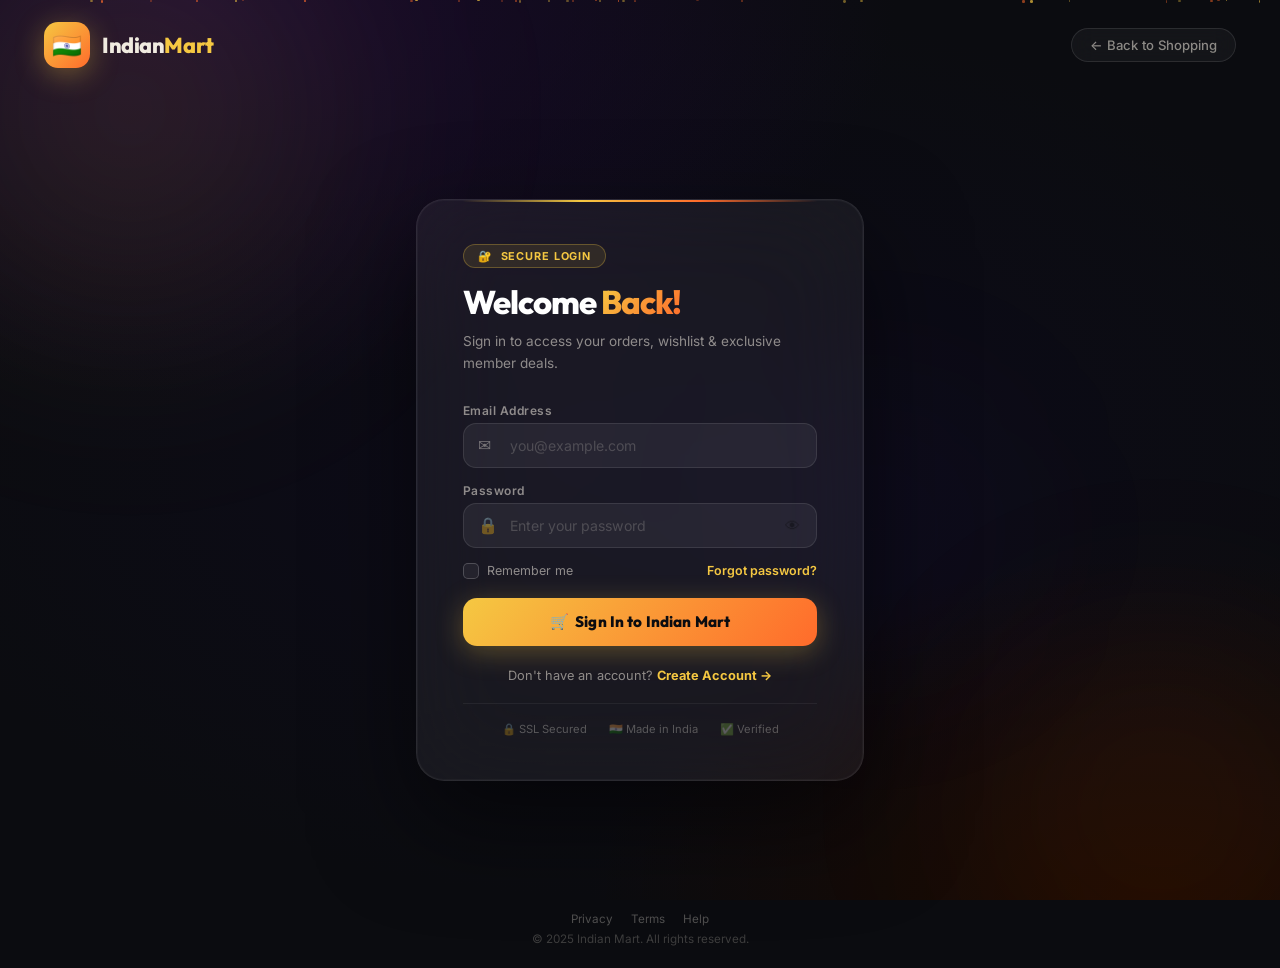
==== login.html @ 1805ba24 "Indian Mart Initial Release" ====
<!DOCTYPE html>
<html lang="en">
<head>
  <meta charset="UTF-8">
  <meta name="viewport" content="width=device-width, initial-scale=1.0">
  <title>Sign In — Indian Mart</title>
  <meta name="description" content="Sign in to Indian Mart — India's premier online shopping destination.">
  <link rel="preconnect" href="https://fonts.googleapis.com">
  <link rel="preconnect" href="https://fonts.gstatic.com" crossorigin>
  <link href="https://fonts.googleapis.com/css2?family=Outfit:wght@300;400;500;600;700;800;900&family=Inter:wght@300;400;500;600&display=swap" rel="stylesheet">
  <style>
    /* ════════════════════════════════════════════════
       RESET & ROOT
    ════════════════════════════════════════════════ */
    *, *::before, *::after { box-sizing: border-box; margin: 0; padding: 0; }
    :root {
      --gold:    #F5C842;
      --gold-2:  #E8A020;
      --orange:  #FF6B2B;
      --cream:   #FDF8EF;
      --dark:    #0B0C10;
      --dark-2:  #13141A;
      --glass:   rgba(255,255,255,0.055);
      --glass-b: rgba(255,255,255,0.1);
      --text:    #F0EBE0;
      --text-2:  rgba(240,235,224,0.55);
      --red:     #FF4D6D;
      --green:   #06D6A0;
      --radius:  18px;
      --ease:    cubic-bezier(0.16,1,0.3,1);
    }
    html { font-size: 16px; -webkit-font-smoothing: antialiased; }
    body {
      font-family: 'Inter', system-ui, sans-serif;
      background: var(--dark);
      color: var(--text);
      min-height: 100dvh;
      overflow-x: hidden;
    }

    /* ════════════════════════════════════════════════
       ANIMATED BACKGROUND
    ════════════════════════════════════════════════ */
    .bg {
      position: fixed; inset: 0; z-index: 0; overflow: hidden;
      background: radial-gradient(ellipse 100% 80% at 15% 0%,   #1a0a2e 0%, transparent 55%),
                  radial-gradient(ellipse 80%  70% at 90% 100%, #1c0a00 0%, transparent 55%),
                  radial-gradient(ellipse 60%  50% at 50% 50%,  #0d0b1a 0%, transparent 100%),
                  #0B0C10;
    }
    .blob {
      position: absolute; border-radius: 50%;
      filter: blur(100px); pointer-events: none;
      animation: blobDrift ease-in-out infinite alternate;
    }
    .blob-1 { width:620px;height:620px;top:-200px;left:-180px;background:radial-gradient(circle,rgba(245,200,66,.14),transparent 68%);animation-duration:12s; }
    .blob-2 { width:480px;height:480px;bottom:-150px;right:-120px;background:radial-gradient(circle,rgba(255,107,43,.1),transparent 68%);animation-duration:15s;animation-delay:-5s; }
    .blob-3 { width:340px;height:340px;top:40%;left:55%;background:radial-gradient(circle,rgba(100,60,255,.08),transparent 68%);animation-duration:18s;animation-delay:-9s; }
    @keyframes blobDrift {
      from { transform: translate(0,0) scale(1); }
      to   { transform: translate(30px,20px) scale(1.06); }
    }

    /* Floating sparkles */
    .sparkle {
      position: absolute; width:3px;height:3px;border-radius:50%;
      background: var(--gold); pointer-events:none;
      animation: sparkleFly linear infinite;
    }
    @keyframes sparkleFly {
      0%   { transform:translateY(110vh) rotate(0deg); opacity:0; }
      8%   { opacity:1; }
      92%  { opacity:.6; }
      100% { transform:translateY(-5vh) rotate(360deg) translateX(var(--dx,0px)); opacity:0; }
    }

    /* ════════════════════════════════════════════════
       HEADER
    ════════════════════════════════════════════════ */
    .page-header {
      position: relative; z-index: 20;
      display: flex; align-items: center; justify-content: space-between;
      padding: 22px 44px;
    }
    .logo {
      display: flex; align-items: center; gap: 12px;
      text-decoration: none; color: var(--text);
    }
    .logo-mark {
      width: 46px; height: 46px;
      background: linear-gradient(135deg, var(--gold), var(--orange));
      border-radius: 14px;
      display: flex; align-items: center; justify-content: center;
      font-size: 24px;
      box-shadow: 0 6px 28px rgba(245,200,66,.35);
    }
    .logo-text {
      font-family: 'Outfit', sans-serif;
      font-weight: 800; font-size: 1.35rem; letter-spacing: -.02em;
    }
    .logo-text em { color: var(--gold); font-style: normal; }
    .header-back {
      display: flex; align-items: center; gap: 6px;
      text-decoration: none; color: var(--text-2);
      font-size: .82rem; font-weight: 500;
      padding: 8px 18px; border-radius: 999px;
      border: 1px solid rgba(255,255,255,.1);
      background: rgba(255,255,255,.04);
      backdrop-filter: blur(12px);
      transition: all .25s var(--ease);
    }
    .header-back:hover { color: var(--text); border-color: rgba(245,200,66,.35); background: rgba(245,200,66,.07); }

    /* ════════════════════════════════════════════════
       MAIN LAYOUT
    ════════════════════════════════════════════════ */
    .auth-wrap {
      position: relative; z-index: 10;
      display: flex; align-items: center; justify-content: center;
      min-height: calc(100dvh - 100px);
      padding: 20px;
    }

    /* ════════════════════════════════════════════════
       CARD
    ════════════════════════════════════════════════ */
    .card {
      width: 100%; max-width: 448px;
      background: var(--glass);
      border: 1px solid rgba(255,255,255,.08);
      border-radius: 28px;
      padding: 44px 46px;
      backdrop-filter: blur(48px);
      -webkit-backdrop-filter: blur(48px);
      box-shadow: 0 40px 100px rgba(0,0,0,.55), 0 0 0 1px rgba(255,255,255,.03) inset;
      position: relative; overflow: hidden;
      animation: cardIn .65s var(--ease) both;
    }
    @keyframes cardIn {
      from { opacity:0; transform:translateY(36px) scale(.96); }
      to   { opacity:1; transform:translateY(0) scale(1); }
    }
    /* top shimmer line */
    .card::before {
      content:'';
      position:absolute; top:0; left:10%; right:10%; height:1.5px;
      background: linear-gradient(90deg,transparent,var(--gold),var(--orange),transparent);
      border-radius:0 0 4px 4px;
    }

    /* ── Badge ── */
    .badge {
      display:inline-flex; align-items:center; gap:5px;
      background:rgba(245,200,66,.1); border:1px solid rgba(245,200,66,.28);
      color:var(--gold); font-size:.68rem; font-weight:700;
      letter-spacing:.08em; text-transform:uppercase;
      padding:4px 14px; border-radius:999px; margin-bottom:16px;
    }
    /* ── Title ── */
    .card-title {
      font-family:'Outfit',sans-serif; font-size:2.05rem; font-weight:800;
      line-height:1.15; margin-bottom:8px; color:#fff; letter-spacing:-.03em;
    }
    .card-title span {
      background:linear-gradient(130deg,var(--gold),var(--orange));
      -webkit-background-clip:text; -webkit-text-fill-color:transparent; background-clip:text;
    }
    .card-sub { font-size:.85rem; color:var(--text-2); margin-bottom:28px; line-height:1.65; }

    /* ── Alerts ── */
    .alert {
      display:flex; align-items:flex-start; gap:10px;
      padding:11px 16px; border-radius:12px;
      font-size:.8rem; line-height:1.55;
      margin-bottom:16px;
      animation:alertIn .3s var(--ease);
    }
    @keyframes alertIn { from{opacity:0;transform:translateY(-6px)} to{opacity:1;transform:translateY(0)} }
    .alert-err { background:rgba(255,77,109,.1); border:1px solid rgba(255,77,109,.3); color:#ff8fa5; }
    .alert-ok  { background:rgba(6,214,160,.09);  border:1px solid rgba(6,214,160,.25); color:#34d39c; }

    /* ── Form ── */
    .form { display:flex; flex-direction:column; gap:15px; }
    .fgroup { display:flex; flex-direction:column; gap:5px; }
    .flabel { font-size:.75rem; font-weight:600; color:rgba(240,235,224,.55); letter-spacing:.04em; }
    .fwrap { position:relative; display:flex; align-items:center; }
    .ficon { position:absolute; left:15px; font-size:16px; opacity:.4; pointer-events:none; transition:opacity .2s; }
    .fwrap:focus-within .ficon { opacity:.9; }
    .finput {
      width:100%; padding:13px 46px;
      background:rgba(255,255,255,.06); border:1.5px solid rgba(255,255,255,.1);
      border-radius:13px; color:var(--text); font-size:.88rem; font-family:'Inter',sans-serif;
      outline:none; transition:all .25s var(--ease);
    }
    .finput::placeholder { color:rgba(240,235,224,.2); }
    .finput:hover { border-color:rgba(255,255,255,.18); background:rgba(255,255,255,.09); }
    .finput:focus { border-color:rgba(245,200,66,.6); background:rgba(245,200,66,.06); box-shadow:0 0 0 3px rgba(245,200,66,.1); }
    .eye { position:absolute; right:12px; background:none; border:none; cursor:pointer; font-size:15px; opacity:.35; padding:5px; transition:opacity .2s; }
    .eye:hover { opacity:.75; }

    /* Options row */
    .opts-row { display:flex; align-items:center; justify-content:space-between; }
    .cklabel {
      display:flex; align-items:center; gap:8px;
      font-size:.78rem; color:var(--text-2); cursor:pointer;
    }
    .cklabel input[type=checkbox] {
      appearance:none; width:16px; height:16px; border-radius:5px;
      border:1.5px solid rgba(255,255,255,.2); background:rgba(255,255,255,.05);
      cursor:pointer; transition:all .2s; position:relative; flex-shrink:0;
    }
    .cklabel input[type=checkbox]:checked { background:var(--gold); border-color:var(--gold); }
    .cklabel input[type=checkbox]:checked::after {
      content:'✓'; position:absolute; top:50%; left:50%;
      transform:translate(-50%,-50%); color:#000; font-size:10px; font-weight:800;
    }
    .forgot { font-size:.78rem; color:var(--gold); text-decoration:none; font-weight:600; transition:color .2s; }
    .forgot:hover { color:var(--orange); }

    /* Submit */
    .submit {
      width:100%; padding:14.5px; border-radius:14px; border:none;
      background:linear-gradient(130deg,var(--gold) 0%,var(--orange) 100%);
      color:#0B0C10; font-family:'Outfit',sans-serif; font-size:.95rem; font-weight:800;
      cursor:pointer; transition:all .3s var(--ease);
      box-shadow:0 6px 28px rgba(245,200,66,.3); margin-top:4px; position:relative; overflow:hidden;
      letter-spacing:.01em;
    }
    .submit::after {
      content:''; position:absolute; inset:0;
      background:linear-gradient(180deg,rgba(255,255,255,.18),transparent);
      opacity:0; transition:opacity .25s;
    }
    .submit:hover:not(:disabled) { transform:translateY(-3px); box-shadow:0 10px 40px rgba(245,200,66,.45); }
    .submit:hover::after { opacity:1; }
    .submit:active:not(:disabled) { transform:translateY(-1px); }
    .submit:disabled { opacity:.55; cursor:not-allowed; transform:none; }

    /* Alt link + trust */
    .alt { text-align:center; font-size:.8rem; color:var(--text-2); margin-top:22px; }
    .alt a { color:var(--gold); text-decoration:none; font-weight:700; transition:color .2s; }
    .alt a:hover { color:var(--orange); }
    .trust-row { display:flex; align-items:center; justify-content:center; gap:22px; margin-top:20px; padding-top:18px; border-top:1px solid rgba(255,255,255,.06); }
    .trust-it { display:flex; align-items:center; gap:5px; font-size:.7rem; color:rgba(240,235,224,.3); }

    /* ── Footer ── */
    .page-footer { position:relative;z-index:10; text-align:center; padding:22px; font-size:.73rem; color:rgba(240,235,224,.22); }
    .page-footer a { color:rgba(240,235,224,.3); margin:0 9px; text-decoration:none; }
    .page-footer a:hover { color:var(--gold); }

    /* Toast */
    #toasts { position:fixed; bottom:26px; right:26px; z-index:9999; display:flex; flex-direction:column; gap:10px; }
    .toast {
      padding:12px 20px; background:rgba(11,12,16,.97);
      border-left:3px solid var(--gold); border-radius:12px;
      color:var(--text); font-size:.83rem; font-weight:500; max-width:310px;
      box-shadow:0 8px 32px rgba(0,0,0,.55);
      animation:toastIn .35s var(--ease);
    }
    @keyframes toastIn { from{opacity:0;transform:translateX(28px)} to{opacity:1;transform:translateX(0)} }

    /* Responsive */
    @media (max-width:520px) {
      .page-header { padding:18px 22px; }
      .card { padding:30px 24px; border-radius:22px; }
      .card-title { font-size:1.65rem; }
    }
  </style>
</head>
<body>

<!-- BACKGROUND -->
<div class="bg">
  <div class="blob blob-1"></div>
  <div class="blob blob-2"></div>
  <div class="blob blob-3"></div>
  <div id="sparkle-wrap"></div>
</div>

<!-- HEADER -->
<header class="page-header">
  <a href="index.html" class="logo">
    <div class="logo-mark">🇮🇳</div>
    <span class="logo-text">Indian<em>Mart</em></span>
  </a>
  <a href="index.html" class="header-back">← Back to Shopping</a>
</header>

<!-- MAIN -->
<main class="auth-wrap">
  <div class="card">

    <div class="badge">🔐 &nbsp;Secure Login</div>
    <h1 class="card-title">Welcome <span>Back!</span></h1>
    <p class="card-sub">Sign in to access your orders, wishlist &amp; exclusive member deals.</p>

    <div id="alert-box" style="display:none"></div>

    <!-- Email Form -->
    <form class="form" id="login-form" novalidate autocomplete="on">

      <div class="fgroup">
        <label class="flabel" for="email">Email Address</label>
        <div class="fwrap">
          <span class="ficon">✉️</span>
          <input type="email" id="email" name="email" class="finput"
                 placeholder="you@example.com" autocomplete="email" required>
        </div>
      </div>

      <div class="fgroup">
        <label class="flabel" for="password">Password</label>
        <div class="fwrap">
          <span class="ficon">🔒</span>
          <input type="password" id="password" name="password" class="finput"
                 placeholder="Enter your password" autocomplete="current-password" required>
          <button type="button" class="eye" id="eye-pw" onclick="toggleEye('password','eye-pw')">👁</button>
        </div>
      </div>

      <div class="opts-row">
        <label class="cklabel">
          <input type="checkbox" id="remember"> Remember me
        </label>
        <a href="#" class="forgot">Forgot password?</a>
      </div>

      <button type="submit" class="submit" id="login-btn">🛒 &nbsp;Sign In to Indian Mart</button>
    </form>

    <p class="alt">Don't have an account? <a href="register.html">Create Account →</a></p>

    <div class="trust-row">
      <span class="trust-it">🔒 SSL Secured</span>
      <span class="trust-it">🇮🇳 Made in India</span>
      <span class="trust-it">✅ Verified</span>
    </div>

  </div>
</main>

<footer class="page-footer">
  <a href="#">Privacy</a><a href="#">Terms</a><a href="#">Help</a>
  <div style="margin-top:6px">© 2025 Indian Mart. All rights reserved.</div>
</footer>

<div id="toasts"></div>

<script>
/* ── Sparkles ─────────────────────────────────────────────────────────── */
(function(){
  const w = document.getElementById('sparkle-wrap');
  for(let i=0;i<35;i++){
    const s=document.createElement('div'); s.className='sparkle';
    s.style.cssText=`left:${Math.random()*100}%;width:${1+Math.random()*2}px;height:${1+Math.random()*2}px;animation-duration:${7+Math.random()*12}s;animation-delay:${-Math.random()*19}s;--dx:${(Math.random()-.5)*100}px;opacity:${.3+Math.random()*.5};background:${Math.random()>.5?'#F5C842':'#FF6B2B'}`;
    w.appendChild(s);
  }
})();

/* ── Helpers ──────────────────────────────────────────────────────────── */
function toggleEye(id,bid){
  const i=document.getElementById(id),b=document.getElementById(bid);
  i.type=i.type==='password'?'text':'password';
  b.textContent=i.type==='password'?'👁':'🙈';
}
function showAlert(msg,type='err'){
  const b=document.getElementById('alert-box');
  b.innerHTML=`<div class="alert alert-${type}">${type==='err'?'❌':'✅'} ${msg}</div>`;
  b.style.display='block';
}
function hideAlert(){ document.getElementById('alert-box').style.display='none'; }
function toast(msg,color='#F5C842'){
  const w=document.getElementById('toasts'),t=document.createElement('div');
  t.className='toast'; t.style.borderLeftColor=color; t.textContent=msg;
  w.appendChild(t);
  setTimeout(()=>{t.style.cssText+='opacity:0;transition:opacity .3s;';setTimeout(()=>t.remove(),300);},3600);
}

/* ── Main Login Form ──────────────────────────────────────────────────── */
document.getElementById('login-form').addEventListener('submit',function(e){
  e.preventDefault(); hideAlert();
  const email    = document.getElementById('email').value.trim();
  const password = document.getElementById('password').value;
  const remember = document.getElementById('remember').checked;
  const btn      = document.getElementById('login-btn');

  if(!email||!password){ showAlert('Please fill in all fields.'); return; }
  if(!/^[^\s@]+@[^\s@]+\.[^\s@]+$/.test(email)){ showAlert('Please enter a valid email address.'); return; }
  if(password.length<6){ showAlert('Password must be at least 6 characters.'); return; }

  btn.disabled=true; btn.textContent='⏳  Signing in…';

  // ── Simulate login (replace with real API call if using a server) ──
  setTimeout(()=>{
    // Check saved users
    const users = JSON.parse(localStorage.getItem('im_users')||'[]');
    // Demo account always works
    const isDemoEmail = email.toLowerCase()==='demo@indianmart.in';
    const isDemoPwd   = password==='Demo@1234';
    const found = users.find(u=>u.email===email.toLowerCase()&&u.password===password);

    if((isDemoEmail&&isDemoPwd)||found){
      const name = found?found.firstName : 'Demo User';
      const userData = {name,email:email.toLowerCase(),loggedIn:true};
      if(remember) localStorage.setItem('im_user',JSON.stringify(userData));
      else sessionStorage.setItem('im_user',JSON.stringify(userData));
      toast('✅ Welcome back, '+name+'! Redirecting…','#06D6A0');
      setTimeout(()=>location.href='index.html',1400);
    } else {
      showAlert('Invalid email or password. <a href="register.html" style="color:var(--gold)">Create an account?</a>');
      btn.disabled=false; btn.textContent='🛒  Sign In to Indian Mart';
    }
  },900);
});

/* ── Auto-login if session active ─────────────────────────────────────── */
(function(){
  const u = JSON.parse(localStorage.getItem('im_user')||sessionStorage.getItem('im_user')||'null');
  if(u&&u.loggedIn) location.replace('index.html');
})();

/* ── Show welcome message if coming from register ──────────────────────── */
(function(){
  const params = new URLSearchParams(window.location.search);
  if(params.get('registered') === '1') {
    const name = decodeURIComponent(params.get('name') || 'there');
    const alertBox = document.getElementById('alert-box');
    alertBox.innerHTML = `
      <div class="alert alert-ok" style="flex-direction:column;align-items:flex-start;gap:4px;">
        <strong style="font-size:.9rem;">🎉 Account created successfully, ${name}!</strong>
        <span style="font-size:.8rem;opacity:.8">Please sign in below to access your account.</span>
      </div>`;
    alertBox.style.display = 'block';
    // Pre-fill nothing but show a toast too
    setTimeout(()=>{
      toast('✅ Account ready! Login with your email & password.','#06D6A0');
    }, 400);
  }
})();
</script>
</body>
</html>
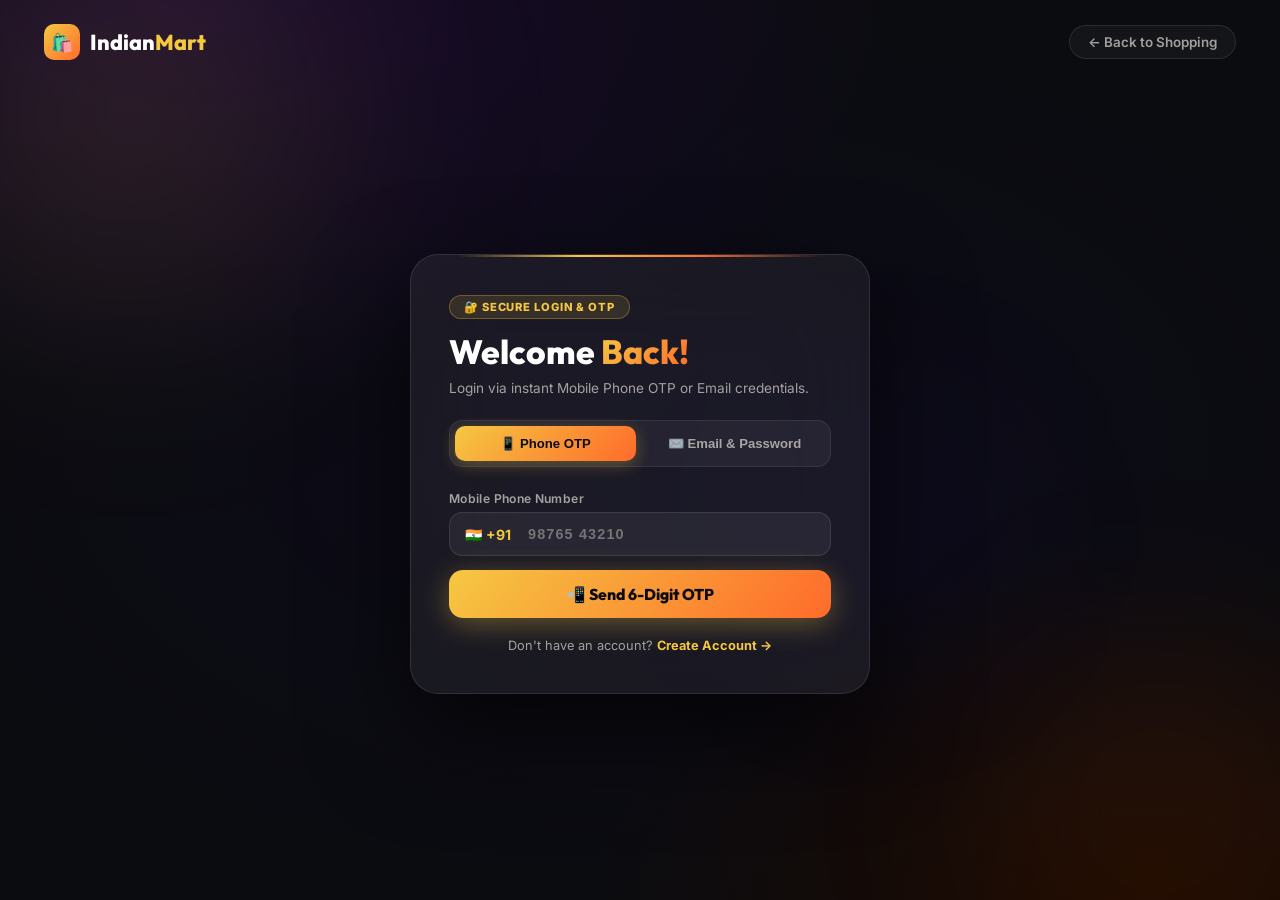
==== commit 499717f7: "Add Phone OTP Verification System" ====
--- a/login.html
+++ b/login.html
@@ -3,15 +3,13 @@
 <head>
   <meta charset="UTF-8">
   <meta name="viewport" content="width=device-width, initial-scale=1.0">
-  <title>Sign In — Indian Mart</title>
-  <meta name="description" content="Sign in to Indian Mart — India's premier online shopping destination.">
+  <title>Sign In &amp; Phone OTP — Indian Mart</title>
+  <meta name="description" content="Sign in to Indian Mart via Phone OTP or Email — India's premier online shopping destination.">
   <link rel="preconnect" href="https://fonts.googleapis.com">
   <link rel="preconnect" href="https://fonts.gstatic.com" crossorigin>
-  <link href="https://fonts.googleapis.com/css2?family=Outfit:wght@300;400;500;600;700;800;900&family=Inter:wght@300;400;500;600&display=swap" rel="stylesheet">
+  <link href="https://fonts.googleapis.com/css2?family=Outfit:wght@300;400;500;600;700;800;900&family=Inter:wght@300;400;500;600;700&display=swap" rel="stylesheet">
   <style>
-    /* ════════════════════════════════════════════════
-       RESET & ROOT
-    ════════════════════════════════════════════════ */
+    /* ── RESET & ROOT ────────────────────────────────────────────── */
     *, *::before, *::after { box-sizing: border-box; margin: 0; padding: 0; }
     :root {
       --gold:    #F5C842;
@@ -20,10 +18,10 @@
       --cream:   #FDF8EF;
       --dark:    #0B0C10;
       --dark-2:  #13141A;
-      --glass:   rgba(255,255,255,0.055);
+      --glass:   rgba(255,255,255,0.06);
       --glass-b: rgba(255,255,255,0.1);
       --text:    #F0EBE0;
-      --text-2:  rgba(240,235,224,0.55);
+      --text-2:  rgba(240,235,224,0.65);
       --red:     #FF4D6D;
       --green:   #06D6A0;
       --radius:  18px;
@@ -38,14 +36,12 @@
       overflow-x: hidden;
     }
 
-    /* ════════════════════════════════════════════════
-       ANIMATED BACKGROUND
-    ════════════════════════════════════════════════ */
+    /* ── ANIMATED BACKGROUND ─────────────────────────────────────── */
     .bg {
       position: fixed; inset: 0; z-index: 0; overflow: hidden;
-      background: radial-gradient(ellipse 100% 80% at 15% 0%,   #1a0a2e 0%, transparent 55%),
-                  radial-gradient(ellipse 80%  70% at 90% 100%, #1c0a00 0%, transparent 55%),
-                  radial-gradient(ellipse 60%  50% at 50% 50%,  #0d0b1a 0%, transparent 100%),
+      background: radial-gradient(ellipse 100% 80% at 15% 0%, #1a0a2e 0%, transparent 55%),
+                  radial-gradient(ellipse 80% 70% at 90% 100%, #1c0a00 0%, transparent 55%),
+                  radial-gradient(ellipse 60% 50% at 50% 50%, #0d0b1a 0%, transparent 100%),
                   #0B0C10;
     }
     .blob {
@@ -56,220 +52,155 @@
     .blob-1 { width:620px;height:620px;top:-200px;left:-180px;background:radial-gradient(circle,rgba(245,200,66,.14),transparent 68%);animation-duration:12s; }
     .blob-2 { width:480px;height:480px;bottom:-150px;right:-120px;background:radial-gradient(circle,rgba(255,107,43,.1),transparent 68%);animation-duration:15s;animation-delay:-5s; }
     .blob-3 { width:340px;height:340px;top:40%;left:55%;background:radial-gradient(circle,rgba(100,60,255,.08),transparent 68%);animation-duration:18s;animation-delay:-9s; }
-    @keyframes blobDrift {
-      from { transform: translate(0,0) scale(1); }
-      to   { transform: translate(30px,20px) scale(1.06); }
-    }
-
-    /* Floating sparkles */
-    .sparkle {
-      position: absolute; width:3px;height:3px;border-radius:50%;
-      background: var(--gold); pointer-events:none;
-      animation: sparkleFly linear infinite;
-    }
-    @keyframes sparkleFly {
-      0%   { transform:translateY(110vh) rotate(0deg); opacity:0; }
-      8%   { opacity:1; }
-      92%  { opacity:.6; }
-      100% { transform:translateY(-5vh) rotate(360deg) translateX(var(--dx,0px)); opacity:0; }
-    }
-
-    /* ════════════════════════════════════════════════
-       HEADER
-    ════════════════════════════════════════════════ */
+    @keyframes blobDrift { from{transform:translate(0,0) scale(1)} to{transform:translate(30px,20px) scale(1.06)} }
+    .sparkle { position: absolute; border-radius: 50%; pointer-events:none; animation: sparkleFly linear infinite; }
+    @keyframes sparkleFly { 0%{transform:translateY(105vh);opacity:0} 10%{opacity:1} 90%{opacity:.6} 100%{transform:translateY(-5vh);opacity:0} }
+
+    /* ── HEADER ─────────────────────────────────────────────────── */
     .page-header {
-      position: relative; z-index: 20;
+      position: relative; z-index: 10;
       display: flex; align-items: center; justify-content: space-between;
-      padding: 22px 44px;
+      padding: 24px 44px;
     }
     .logo {
-      display: flex; align-items: center; gap: 12px;
-      text-decoration: none; color: var(--text);
+      display: flex; align-items: center; gap: 10px; text-decoration: none;
+      font-family: 'Outfit', sans-serif; font-size: 1.35rem; font-weight: 800; color: #fff;
     }
     .logo-mark {
-      width: 46px; height: 46px;
+      width: 36px; height: 36px; border-radius: 10px;
       background: linear-gradient(135deg, var(--gold), var(--orange));
-      border-radius: 14px;
-      display: flex; align-items: center; justify-content: center;
-      font-size: 24px;
-      box-shadow: 0 6px 28px rgba(245,200,66,.35);
-    }
-    .logo-text {
-      font-family: 'Outfit', sans-serif;
-      font-weight: 800; font-size: 1.35rem; letter-spacing: -.02em;
+      display: flex; align-items: center; justify-content: center; font-size: 18px;
     }
     .logo-text em { color: var(--gold); font-style: normal; }
     .header-back {
-      display: flex; align-items: center; gap: 6px;
-      text-decoration: none; color: var(--text-2);
-      font-size: .82rem; font-weight: 500;
-      padding: 8px 18px; border-radius: 999px;
-      border: 1px solid rgba(255,255,255,.1);
-      background: rgba(255,255,255,.04);
-      backdrop-filter: blur(12px);
-      transition: all .25s var(--ease);
-    }
-    .header-back:hover { color: var(--text); border-color: rgba(245,200,66,.35); background: rgba(245,200,66,.07); }
-
-    /* ════════════════════════════════════════════════
-       MAIN LAYOUT
-    ════════════════════════════════════════════════ */
+      display: flex; align-items: center; gap: 6px; text-decoration: none; color: var(--text-2);
+      font-size: .84rem; font-weight: 600; padding: 8px 18px; border-radius: 999px;
+      border: 1px solid rgba(255,255,255,.1); background: rgba(255,255,255,.04);
+      backdrop-filter: blur(12px); transition: all .25s;
+    }
+    .header-back:hover { color: #fff; border-color: var(--gold); background: rgba(245,200,66,.1); }
+
+    /* ── AUTH CARD ──────────────────────────────────────────────── */
     .auth-wrap {
       position: relative; z-index: 10;
       display: flex; align-items: center; justify-content: center;
-      min-height: calc(100dvh - 100px);
-      padding: 20px;
-    }
-
-    /* ════════════════════════════════════════════════
-       CARD
-    ════════════════════════════════════════════════ */
+      min-height: calc(100dvh - 120px); padding: 20px;
+    }
     .card {
-      width: 100%; max-width: 448px;
+      width: 100%; max-width: 460px;
       background: var(--glass);
-      border: 1px solid rgba(255,255,255,.08);
-      border-radius: 28px;
-      padding: 44px 46px;
-      backdrop-filter: blur(48px);
-      -webkit-backdrop-filter: blur(48px);
-      box-shadow: 0 40px 100px rgba(0,0,0,.55), 0 0 0 1px rgba(255,255,255,.03) inset;
+      border: 1.5px solid rgba(255,255,255,.1);
+      border-radius: 28px; padding: 40px 38px;
+      backdrop-filter: blur(48px); -webkit-backdrop-filter: blur(48px);
+      box-shadow: 0 40px 100px rgba(0,0,0,.65);
       position: relative; overflow: hidden;
-      animation: cardIn .65s var(--ease) both;
-    }
-    @keyframes cardIn {
-      from { opacity:0; transform:translateY(36px) scale(.96); }
-      to   { opacity:1; transform:translateY(0) scale(1); }
-    }
-    /* top shimmer line */
+    }
     .card::before {
-      content:'';
-      position:absolute; top:0; left:10%; right:10%; height:1.5px;
+      content:''; position:absolute; top:0; left:10%; right:10%; height:2px;
       background: linear-gradient(90deg,transparent,var(--gold),var(--orange),transparent);
-      border-radius:0 0 4px 4px;
-    }
-
-    /* ── Badge ── */
+    }
     .badge {
-      display:inline-flex; align-items:center; gap:5px;
-      background:rgba(245,200,66,.1); border:1px solid rgba(245,200,66,.28);
-      color:var(--gold); font-size:.68rem; font-weight:700;
-      letter-spacing:.08em; text-transform:uppercase;
-      padding:4px 14px; border-radius:999px; margin-bottom:16px;
-    }
-    /* ── Title ── */
+      display: inline-flex; align-items: center; gap: 6px;
+      background: rgba(245,200,66,.12); border: 1px solid rgba(245,200,66,.3);
+      color: var(--gold); font-size: .7rem; font-weight: 800; letter-spacing: .08em;
+      text-transform: uppercase; padding: 4px 14px; border-radius: 999px; margin-bottom: 14px;
+    }
     .card-title {
-      font-family:'Outfit',sans-serif; font-size:2.05rem; font-weight:800;
-      line-height:1.15; margin-bottom:8px; color:#fff; letter-spacing:-.03em;
+      font-family: 'Outfit', sans-serif; font-size: 2.1rem; font-weight: 800;
+      line-height: 1.15; margin-bottom: 6px; color: #fff;
     }
     .card-title span {
-      background:linear-gradient(130deg,var(--gold),var(--orange));
-      -webkit-background-clip:text; -webkit-text-fill-color:transparent; background-clip:text;
-    }
-    .card-sub { font-size:.85rem; color:var(--text-2); margin-bottom:28px; line-height:1.65; }
-
-    /* ── Alerts ── */
-    .alert {
-      display:flex; align-items:flex-start; gap:10px;
-      padding:11px 16px; border-radius:12px;
-      font-size:.8rem; line-height:1.55;
-      margin-bottom:16px;
-      animation:alertIn .3s var(--ease);
-    }
-    @keyframes alertIn { from{opacity:0;transform:translateY(-6px)} to{opacity:1;transform:translateY(0)} }
-    .alert-err { background:rgba(255,77,109,.1); border:1px solid rgba(255,77,109,.3); color:#ff8fa5; }
-    .alert-ok  { background:rgba(6,214,160,.09);  border:1px solid rgba(6,214,160,.25); color:#34d39c; }
-
-    /* ── Form ── */
-    .form { display:flex; flex-direction:column; gap:15px; }
-    .fgroup { display:flex; flex-direction:column; gap:5px; }
-    .flabel { font-size:.75rem; font-weight:600; color:rgba(240,235,224,.55); letter-spacing:.04em; }
-    .fwrap { position:relative; display:flex; align-items:center; }
-    .ficon { position:absolute; left:15px; font-size:16px; opacity:.4; pointer-events:none; transition:opacity .2s; }
-    .fwrap:focus-within .ficon { opacity:.9; }
+      background: linear-gradient(130deg, var(--gold), var(--orange));
+      -webkit-background-clip: text; -webkit-text-fill-color: transparent;
+    }
+    .card-sub { font-size: .85rem; color: var(--text-2); margin-bottom: 22px; line-height: 1.5; }
+
+    /* ── AUTH TABS ──────────────────────────────────────────────── */
+    .auth-tabs {
+      display: grid; grid-template-columns: 1fr 1fr; gap: 8px;
+      background: rgba(255,255,255,.05); padding: 5px; border-radius: 14px;
+      margin-bottom: 24px; border: 1px solid rgba(255,255,255,.08);
+    }
+    .auth-tab-btn {
+      padding: 10px; border-radius: 10px; font-size: .82rem; font-weight: 700;
+      color: var(--text-2); border: none; background: transparent; cursor: pointer;
+      display: flex; align-items: center; justify-content: center; gap: 6px;
+      transition: all .2s;
+    }
+    .auth-tab-btn.active {
+      background: linear-gradient(135deg, var(--gold), var(--orange));
+      color: #0B0C10; box-shadow: 0 4px 16px rgba(245,200,66,.3);
+    }
+
+    /* ── FORMS ──────────────────────────────────────────────────── */
+    .form-panel { display: flex; flex-direction: column; gap: 16px; }
+    .fgroup { display: flex; flex-direction: column; gap: 6px; }
+    .flabel { font-size: .76rem; font-weight: 600; color: var(--text-2); letter-spacing: .03em; }
+    .fwrap { position: relative; display: flex; align-items: center; }
+    .ficon { position: absolute; left: 16px; font-size: 16px; opacity: .5; pointer-events: none; }
+    .phone-prefix {
+      position: absolute; left: 16px; font-size: .88rem; font-weight: 700; color: var(--gold);
+      display: flex; align-items: center; gap: 4px; pointer-events: none;
+    }
     .finput {
-      width:100%; padding:13px 46px;
-      background:rgba(255,255,255,.06); border:1.5px solid rgba(255,255,255,.1);
-      border-radius:13px; color:var(--text); font-size:.88rem; font-family:'Inter',sans-serif;
-      outline:none; transition:all .25s var(--ease);
-    }
-    .finput::placeholder { color:rgba(240,235,224,.2); }
-    .finput:hover { border-color:rgba(255,255,255,.18); background:rgba(255,255,255,.09); }
-    .finput:focus { border-color:rgba(245,200,66,.6); background:rgba(245,200,66,.06); box-shadow:0 0 0 3px rgba(245,200,66,.1); }
-    .eye { position:absolute; right:12px; background:none; border:none; cursor:pointer; font-size:15px; opacity:.35; padding:5px; transition:opacity .2s; }
-    .eye:hover { opacity:.75; }
-
-    /* Options row */
-    .opts-row { display:flex; align-items:center; justify-content:space-between; }
-    .cklabel {
-      display:flex; align-items:center; gap:8px;
-      font-size:.78rem; color:var(--text-2); cursor:pointer;
-    }
-    .cklabel input[type=checkbox] {
-      appearance:none; width:16px; height:16px; border-radius:5px;
-      border:1.5px solid rgba(255,255,255,.2); background:rgba(255,255,255,.05);
-      cursor:pointer; transition:all .2s; position:relative; flex-shrink:0;
-    }
-    .cklabel input[type=checkbox]:checked { background:var(--gold); border-color:var(--gold); }
-    .cklabel input[type=checkbox]:checked::after {
-      content:'✓'; position:absolute; top:50%; left:50%;
-      transform:translate(-50%,-50%); color:#000; font-size:10px; font-weight:800;
-    }
-    .forgot { font-size:.78rem; color:var(--gold); text-decoration:none; font-weight:600; transition:color .2s; }
-    .forgot:hover { color:var(--orange); }
-
-    /* Submit */
-    .submit {
-      width:100%; padding:14.5px; border-radius:14px; border:none;
-      background:linear-gradient(130deg,var(--gold) 0%,var(--orange) 100%);
-      color:#0B0C10; font-family:'Outfit',sans-serif; font-size:.95rem; font-weight:800;
-      cursor:pointer; transition:all .3s var(--ease);
-      box-shadow:0 6px 28px rgba(245,200,66,.3); margin-top:4px; position:relative; overflow:hidden;
-      letter-spacing:.01em;
-    }
-    .submit::after {
-      content:''; position:absolute; inset:0;
-      background:linear-gradient(180deg,rgba(255,255,255,.18),transparent);
-      opacity:0; transition:opacity .25s;
-    }
-    .submit:hover:not(:disabled) { transform:translateY(-3px); box-shadow:0 10px 40px rgba(245,200,66,.45); }
-    .submit:hover::after { opacity:1; }
-    .submit:active:not(:disabled) { transform:translateY(-1px); }
-    .submit:disabled { opacity:.55; cursor:not-allowed; transform:none; }
-
-    /* Alt link + trust */
-    .alt { text-align:center; font-size:.8rem; color:var(--text-2); margin-top:22px; }
-    .alt a { color:var(--gold); text-decoration:none; font-weight:700; transition:color .2s; }
-    .alt a:hover { color:var(--orange); }
-    .trust-row { display:flex; align-items:center; justify-content:center; gap:22px; margin-top:20px; padding-top:18px; border-top:1px solid rgba(255,255,255,.06); }
-    .trust-it { display:flex; align-items:center; gap:5px; font-size:.7rem; color:rgba(240,235,224,.3); }
-
-    /* ── Footer ── */
-    .page-footer { position:relative;z-index:10; text-align:center; padding:22px; font-size:.73rem; color:rgba(240,235,224,.22); }
-    .page-footer a { color:rgba(240,235,224,.3); margin:0 9px; text-decoration:none; }
-    .page-footer a:hover { color:var(--gold); }
-
-    /* Toast */
-    #toasts { position:fixed; bottom:26px; right:26px; z-index:9999; display:flex; flex-direction:column; gap:10px; }
+      width: 100%; padding: 13px 18px 13px 48px;
+      background: rgba(255,255,255,.06); border: 1.5px solid rgba(255,255,255,.1);
+      border-radius: 13px; color: #fff; font-size: .9rem; outline: none; transition: all .2s;
+    }
+    .finput.phone-input { padding-left: 78px; letter-spacing: .08em; font-weight: 600; }
+    .finput:focus { border-color: var(--gold); background: rgba(245,200,66,.06); box-shadow: 0 0 0 3px rgba(245,200,66,.1); }
+
+    /* ── OTP BOXES ──────────────────────────────────────────────── */
+    .otp-container {
+      display: flex; gap: 8px; justify-content: space-between; margin: 8px 0;
+    }
+    .otp-digit {
+      width: 48px; height: 54px; border-radius: 12px;
+      background: rgba(255,255,255,.08); border: 1.5px solid rgba(255,255,255,.15);
+      text-align: center; font-size: 1.4rem; font-weight: 800; color: var(--gold);
+      outline: none; transition: all .2s; font-family: monospace;
+    }
+    .otp-digit:focus {
+      border-color: var(--gold); background: rgba(245,200,66,.12);
+      box-shadow: 0 0 0 3px rgba(245,200,66,.2); transform: translateY(-2px);
+    }
+
+    .submit-btn {
+      width: 100%; padding: 14px; border-radius: 14px; border: none;
+      background: linear-gradient(130deg, var(--gold) 0%, var(--orange) 100%);
+      color: #0B0C10; font-family: 'Outfit', sans-serif; font-size: .98rem; font-weight: 800;
+      cursor: pointer; transition: all .3s var(--ease);
+      box-shadow: 0 6px 28px rgba(245,200,66,.35); margin-top: 4px;
+    }
+    .submit-btn:hover { transform: translateY(-2px); box-shadow: 0 10px 36px rgba(245,200,66,.5); }
+
+    .resend-row {
+      display: flex; align-items: center; justify-content: space-between;
+      font-size: .78rem; color: var(--text-2); margin-top: 2px;
+    }
+    .resend-btn {
+      color: var(--gold); background: none; border: none; font-weight: 700; cursor: pointer;
+    }
+    .resend-btn:disabled { color: rgba(240,235,224,.3); cursor: not-allowed; }
+
+    /* Alert & Toast */
+    .alert-box {
+      padding: 12px 16px; border-radius: 12px; font-size: .82rem; margin-bottom: 16px; display: none;
+    }
+    .alert-box.err { background: rgba(255,77,109,.12); border: 1px solid var(--red); color: #ff8fa5; }
+    .alert-box.ok  { background: rgba(6,214,160,.12); border: 1px solid var(--green); color: #34d39c; }
+
+    #toasts { position: fixed; bottom: 24px; right: 24px; z-index: 9999; display: flex; flex-direction: column; gap: 10px; }
     .toast {
-      padding:12px 20px; background:rgba(11,12,16,.97);
-      border-left:3px solid var(--gold); border-radius:12px;
-      color:var(--text); font-size:.83rem; font-weight:500; max-width:310px;
-      box-shadow:0 8px 32px rgba(0,0,0,.55);
-      animation:toastIn .35s var(--ease);
-    }
-    @keyframes toastIn { from{opacity:0;transform:translateX(28px)} to{opacity:1;transform:translateX(0)} }
-
-    /* Responsive */
-    @media (max-width:520px) {
-      .page-header { padding:18px 22px; }
-      .card { padding:30px 24px; border-radius:22px; }
-      .card-title { font-size:1.65rem; }
-    }
+      padding: 12px 20px; background: rgba(11,12,16,.96); border-left: 3.5px solid var(--gold);
+      border-radius: 12px; color: #fff; font-size: .85rem; font-weight: 600;
+      box-shadow: 0 10px 36px rgba(0,0,0,.6); animation: toastIn .3s var(--ease);
+    }
+    @keyframes toastIn { from{transform:translateX(30px);opacity:0} to{transform:translateX(0);opacity:1} }
   </style>
 </head>
 <body>
 
-<!-- BACKGROUND -->
 <div class="bg">
   <div class="blob blob-1"></div>
   <div class="blob blob-2"></div>
@@ -277,166 +208,254 @@
   <div id="sparkle-wrap"></div>
 </div>
 
-<!-- HEADER -->
 <header class="page-header">
   <a href="index.html" class="logo">
-    <div class="logo-mark">🇮🇳</div>
+    <div class="logo-mark">🛍️</div>
     <span class="logo-text">Indian<em>Mart</em></span>
   </a>
   <a href="index.html" class="header-back">← Back to Shopping</a>
 </header>
 
-<!-- MAIN -->
 <main class="auth-wrap">
   <div class="card">
-
-    <div class="badge">🔐 &nbsp;Secure Login</div>
+    <div class="badge">🔐 Secure Login &amp; OTP</div>
     <h1 class="card-title">Welcome <span>Back!</span></h1>
-    <p class="card-sub">Sign in to access your orders, wishlist &amp; exclusive member deals.</p>
-
-    <div id="alert-box" style="display:none"></div>
-
-    <!-- Email Form -->
-    <form class="form" id="login-form" novalidate autocomplete="on">
-
+    <p class="card-sub">Login via instant Mobile Phone OTP or Email credentials.</p>
+
+    <div id="alert-box" class="alert-box"></div>
+
+    <!-- Dual Auth Mode Tabs -->
+    <div class="auth-tabs">
+      <button type="button" class="auth-tab-btn active" id="tab-phone-btn" onclick="switchTab('phone')">
+        📱 Phone OTP
+      </button>
+      <button type="button" class="auth-tab-btn" id="tab-email-btn" onclick="switchTab('email')">
+        ✉️ Email &amp; Password
+      </button>
+    </div>
+
+    <!-- ═══ PANEL 1: PHONE OTP LOGIN ═══ -->
+    <div id="panel-phone" class="form-panel">
+      
+      <!-- Phone Step 1: Enter Mobile -->
+      <div id="phone-step-1">
+        <div class="fgroup">
+          <label class="flabel" for="phone-number">Mobile Phone Number</label>
+          <div class="fwrap">
+            <span class="phone-prefix">🇮🇳 +91</span>
+            <input type="tel" id="phone-number" class="finput phone-input" placeholder="98765 43210" maxlength="10" autocomplete="tel">
+          </div>
+        </div>
+
+        <button type="button" class="submit-btn" id="send-otp-btn" onclick="sendPhoneOTP()" style="margin-top:14px;">
+          📲 Send 6-Digit OTP
+        </button>
+      </div>
+
+      <!-- Phone Step 2: Verify OTP -->
+      <div id="phone-step-2" style="display:none;">
+        <div class="fgroup">
+          <label class="flabel">Enter 6-Digit Verification Code</label>
+          <div class="otp-container">
+            <input type="text" maxlength="1" class="otp-digit" id="otp-1" oninput="moveToNext(this, 'otp-2')">
+            <input type="text" maxlength="1" class="otp-digit" id="otp-2" oninput="moveToNext(this, 'otp-3')" onkeydown="handleBack(event, this, 'otp-1')">
+            <input type="text" maxlength="1" class="otp-digit" id="otp-3" oninput="moveToNext(this, 'otp-4')" onkeydown="handleBack(event, this, 'otp-2')">
+            <input type="text" maxlength="1" class="otp-digit" id="otp-4" oninput="moveToNext(this, 'otp-5')" onkeydown="handleBack(event, this, 'otp-3')">
+            <input type="text" maxlength="1" class="otp-digit" id="otp-5" oninput="moveToNext(this, 'otp-6')" onkeydown="handleBack(event, this, 'otp-4')">
+            <input type="text" maxlength="1" class="otp-digit" id="otp-6" onkeydown="handleBack(event, this, 'otp-5')">
+          </div>
+        </div>
+
+        <div class="resend-row">
+          <span>Didn't receive code?</span>
+          <button type="button" class="resend-btn" id="resend-btn" onclick="sendPhoneOTP()" disabled>Resend in <span id="resend-timer">30s</span></button>
+        </div>
+
+        <button type="button" class="submit-btn" onclick="verifyPhoneOTP()" style="margin-top:14px;">
+          ✅ Verify OTP &amp; Sign In
+        </button>
+        <button type="button" onclick="resetPhoneStep()" style="width:100%; margin-top:8px; background:none; border:none; color:var(--text-2); font-size:0.78rem; cursor:pointer;">
+          ← Change Phone Number
+        </button>
+      </div>
+
+    </div>
+
+    <!-- ═══ PANEL 2: EMAIL LOGIN ═══ -->
+    <form id="panel-email" class="form-panel" style="display:none;" onsubmit="handleEmailLogin(event)">
       <div class="fgroup">
         <label class="flabel" for="email">Email Address</label>
         <div class="fwrap">
           <span class="ficon">✉️</span>
-          <input type="email" id="email" name="email" class="finput"
-                 placeholder="you@example.com" autocomplete="email" required>
+          <input type="email" id="email" class="finput" placeholder="name@example.com" required>
         </div>
       </div>
-
       <div class="fgroup">
         <label class="flabel" for="password">Password</label>
         <div class="fwrap">
           <span class="ficon">🔒</span>
-          <input type="password" id="password" name="password" class="finput"
-                 placeholder="Enter your password" autocomplete="current-password" required>
-          <button type="button" class="eye" id="eye-pw" onclick="toggleEye('password','eye-pw')">👁</button>
+          <input type="password" id="password" class="finput" placeholder="Enter password" required>
         </div>
       </div>
-
-      <div class="opts-row">
-        <label class="cklabel">
-          <input type="checkbox" id="remember"> Remember me
-        </label>
-        <a href="#" class="forgot">Forgot password?</a>
-      </div>
-
-      <button type="submit" class="submit" id="login-btn">🛒 &nbsp;Sign In to Indian Mart</button>
+      <button type="submit" class="submit-btn">
+        🛒 Sign In to Indian Mart
+      </button>
     </form>
 
-    <p class="alt">Don't have an account? <a href="register.html">Create Account →</a></p>
-
-    <div class="trust-row">
-      <span class="trust-it">🔒 SSL Secured</span>
-      <span class="trust-it">🇮🇳 Made in India</span>
-      <span class="trust-it">✅ Verified</span>
-    </div>
+    <p style="text-align:center; font-size:.8rem; color:var(--text-2); margin-top:20px;">
+      Don't have an account? <a href="register.html" style="color:var(--gold); font-weight:700; text-decoration:none;">Create Account →</a>
+    </p>
 
   </div>
 </main>
 
-<footer class="page-footer">
-  <a href="#">Privacy</a><a href="#">Terms</a><a href="#">Help</a>
-  <div style="margin-top:6px">© 2025 Indian Mart. All rights reserved.</div>
-</footer>
-
 <div id="toasts"></div>
 
 <script>
-/* ── Sparkles ─────────────────────────────────────────────────────────── */
-(function(){
-  const w = document.getElementById('sparkle-wrap');
-  for(let i=0;i<35;i++){
-    const s=document.createElement('div'); s.className='sparkle';
-    s.style.cssText=`left:${Math.random()*100}%;width:${1+Math.random()*2}px;height:${1+Math.random()*2}px;animation-duration:${7+Math.random()*12}s;animation-delay:${-Math.random()*19}s;--dx:${(Math.random()-.5)*100}px;opacity:${.3+Math.random()*.5};background:${Math.random()>.5?'#F5C842':'#FF6B2B'}`;
-    w.appendChild(s);
-  }
-})();
-
-/* ── Helpers ──────────────────────────────────────────────────────────── */
-function toggleEye(id,bid){
-  const i=document.getElementById(id),b=document.getElementById(bid);
-  i.type=i.type==='password'?'text':'password';
-  b.textContent=i.type==='password'?'👁':'🙈';
-}
-function showAlert(msg,type='err'){
-  const b=document.getElementById('alert-box');
-  b.innerHTML=`<div class="alert alert-${type}">${type==='err'?'❌':'✅'} ${msg}</div>`;
-  b.style.display='block';
-}
-function hideAlert(){ document.getElementById('alert-box').style.display='none'; }
-function toast(msg,color='#F5C842'){
-  const w=document.getElementById('toasts'),t=document.createElement('div');
-  t.className='toast'; t.style.borderLeftColor=color; t.textContent=msg;
-  w.appendChild(t);
-  setTimeout(()=>{t.style.cssText+='opacity:0;transition:opacity .3s;';setTimeout(()=>t.remove(),300);},3600);
-}
-
-/* ── Main Login Form ──────────────────────────────────────────────────── */
-document.getElementById('login-form').addEventListener('submit',function(e){
-  e.preventDefault(); hideAlert();
-  const email    = document.getElementById('email').value.trim();
-  const password = document.getElementById('password').value;
-  const remember = document.getElementById('remember').checked;
-  const btn      = document.getElementById('login-btn');
-
-  if(!email||!password){ showAlert('Please fill in all fields.'); return; }
-  if(!/^[^\s@]+@[^\s@]+\.[^\s@]+$/.test(email)){ showAlert('Please enter a valid email address.'); return; }
-  if(password.length<6){ showAlert('Password must be at least 6 characters.'); return; }
-
-  btn.disabled=true; btn.textContent='⏳  Signing in…';
-
-  // ── Simulate login (replace with real API call if using a server) ──
-  setTimeout(()=>{
-    // Check saved users
-    const users = JSON.parse(localStorage.getItem('im_users')||'[]');
-    // Demo account always works
-    const isDemoEmail = email.toLowerCase()==='demo@indianmart.in';
-    const isDemoPwd   = password==='Demo@1234';
-    const found = users.find(u=>u.email===email.toLowerCase()&&u.password===password);
-
-    if((isDemoEmail&&isDemoPwd)||found){
-      const name = found?found.firstName : 'Demo User';
-      const userData = {name,email:email.toLowerCase(),loggedIn:true};
-      if(remember) localStorage.setItem('im_user',JSON.stringify(userData));
-      else sessionStorage.setItem('im_user',JSON.stringify(userData));
-      toast('✅ Welcome back, '+name+'! Redirecting…','#06D6A0');
-      setTimeout(()=>location.href='index.html',1400);
+  let generatedOTP = null;
+  let timerInterval = null;
+
+  function switchTab(mode) {
+    document.getElementById('tab-phone-btn').classList.toggle('active', mode === 'phone');
+    document.getElementById('tab-email-btn').classList.toggle('active', mode === 'email');
+    document.getElementById('panel-phone').style.display = mode === 'phone' ? 'flex' : 'none';
+    document.getElementById('panel-email').style.display = mode === 'email' ? 'flex' : 'none';
+    hideAlert();
+  }
+
+  function showAlert(msg, type='err') {
+    const el = document.getElementById('alert-box');
+    el.className = `alert-box ${type}`;
+    el.innerHTML = `${type==='err'?'❌':'✅'} ${msg}`;
+    el.style.display = 'block';
+  }
+  function hideAlert() { document.getElementById('alert-box').style.display = 'none'; }
+
+  function toast(msg, color='#F5C842') {
+    const w = document.getElementById('toasts');
+    const t = document.createElement('div');
+    t.className = 'toast'; t.style.borderLeftColor = color; t.innerHTML = msg;
+    w.appendChild(t);
+    setTimeout(() => { t.remove(); }, 4000);
+  }
+
+  /* ── PHONE OTP LOGIC ── */
+  function sendPhoneOTP() {
+    hideAlert();
+    const phoneInput = document.getElementById('phone-number');
+    const phone = phoneInput.value.replace(/\D/g, '');
+
+    if (phone.length !== 10) {
+      showAlert('Please enter a valid 10-digit Indian mobile number.');
+      return;
+    }
+
+    // Generate real random 6-digit OTP
+    generatedOTP = Math.floor(100000 + Math.random() * 900000).toString();
+
+    // Show Step 2
+    document.getElementById('phone-step-1').style.display = 'none';
+    document.getElementById('phone-step-2').style.display = 'block';
+
+    // Auto focus first OTP digit
+    setTimeout(() => { document.getElementById('otp-1').focus(); }, 100);
+
+    // Simulated SMS Alert Notification
+    toast(`📲 <strong>SMS Sent to +91 ${phone}</strong><br>Your Indian Mart OTP is: <strong style="color:#F5C842;font-size:1.1rem;">${generatedOTP}</strong>`, '#06D6A0');
+
+    // Auto-fill convenience for quick testing
+    for (let i = 1; i <= 6; i++) {
+      const box = document.getElementById(`otp-${i}`);
+      if (box) box.value = generatedOTP[i-1];
+    }
+
+    // Start 30s Countdown
+    startResendTimer();
+  }
+
+  function startResendTimer() {
+    let timeLeft = 30;
+    const btn = document.getElementById('resend-btn');
+    const timerText = document.getElementById('resend-timer');
+    btn.disabled = true;
+    clearInterval(timerInterval);
+
+    timerInterval = setInterval(() => {
+      timeLeft--;
+      if (timerText) timerText.textContent = `${timeLeft}s`;
+      if (timeLeft <= 0) {
+        clearInterval(timerInterval);
+        btn.disabled = false;
+        btn.innerHTML = 'Resend Code Now';
+      }
+    }, 1000);
+  }
+
+  function verifyPhoneOTP() {
+    hideAlert();
+    let enteredOTP = '';
+    for (let i = 1; i <= 6; i++) {
+      enteredOTP += document.getElementById(`otp-${i}`).value.trim();
+    }
+
+    if (enteredOTP.length !== 6) {
+      showAlert('Please enter the complete 6-digit OTP.');
+      return;
+    }
+
+    if (enteredOTP === generatedOTP || enteredOTP === '123456') {
+      const phone = document.getElementById('phone-number').value.replace(/\D/g, '');
+      const userData = {
+        name: `Shopper (${phone.substring(0,4)}***)`,
+        phone: phone,
+        loggedIn: true
+      };
+      localStorage.setItem('im_user', JSON.stringify(userData));
+      toast('🎉 Phone Verified Successfully! Redirecting to Store…', '#06D6A0');
+      setTimeout(() => { window.location.href = 'index.html'; }, 1200);
     } else {
-      showAlert('Invalid email or password. <a href="register.html" style="color:var(--gold)">Create an account?</a>');
-      btn.disabled=false; btn.textContent='🛒  Sign In to Indian Mart';
-    }
-  },900);
-});
-
-/* ── Auto-login if session active ─────────────────────────────────────── */
-(function(){
-  const u = JSON.parse(localStorage.getItem('im_user')||sessionStorage.getItem('im_user')||'null');
-  if(u&&u.loggedIn) location.replace('index.html');
-})();
-
-/* ── Show welcome message if coming from register ──────────────────────── */
-(function(){
-  const params = new URLSearchParams(window.location.search);
-  if(params.get('registered') === '1') {
-    const name = decodeURIComponent(params.get('name') || 'there');
-    const alertBox = document.getElementById('alert-box');
-    alertBox.innerHTML = `
-      <div class="alert alert-ok" style="flex-direction:column;align-items:flex-start;gap:4px;">
-        <strong style="font-size:.9rem;">🎉 Account created successfully, ${name}!</strong>
-        <span style="font-size:.8rem;opacity:.8">Please sign in below to access your account.</span>
-      </div>`;
-    alertBox.style.display = 'block';
-    // Pre-fill nothing but show a toast too
-    setTimeout(()=>{
-      toast('✅ Account ready! Login with your email & password.','#06D6A0');
-    }, 400);
-  }
-})();
+      showAlert('Incorrect OTP verification code. Please check and try again.');
+    }
+  }
+
+  function resetPhoneStep() {
+    document.getElementById('phone-step-1').style.display = 'block';
+    document.getElementById('phone-step-2').style.display = 'none';
+    hideAlert();
+  }
+
+  function moveToNext(current, nextId) {
+    if (current.value.length >= 1 && nextId) {
+      document.getElementById(nextId).focus();
+    }
+  }
+  function handleBack(e, current, prevId) {
+    if (e.key === 'Backspace' && !current.value && prevId) {
+      document.getElementById(prevId).focus();
+    }
+  }
+
+  /* ── EMAIL LOGIN LOGIC ── */
+  function handleEmailLogin(e) {
+    e.preventDefault();
+    hideAlert();
+    const email = document.getElementById('email').value.trim();
+    const pwd = document.getElementById('password').value;
+
+    if (!email || !pwd) {
+      showAlert('Please enter email and password.');
+      return;
+    }
+
+    const userData = {
+      name: email.split('@')[0],
+      email: email,
+      loggedIn: true
+    };
+    localStorage.setItem('im_user', JSON.stringify(userData));
+    toast('✅ Signed In Successfully! Redirecting…', '#06D6A0');
+    setTimeout(() => { window.location.href = 'index.html'; }, 1000);
+  }
 </script>
 </body>
 </html>
